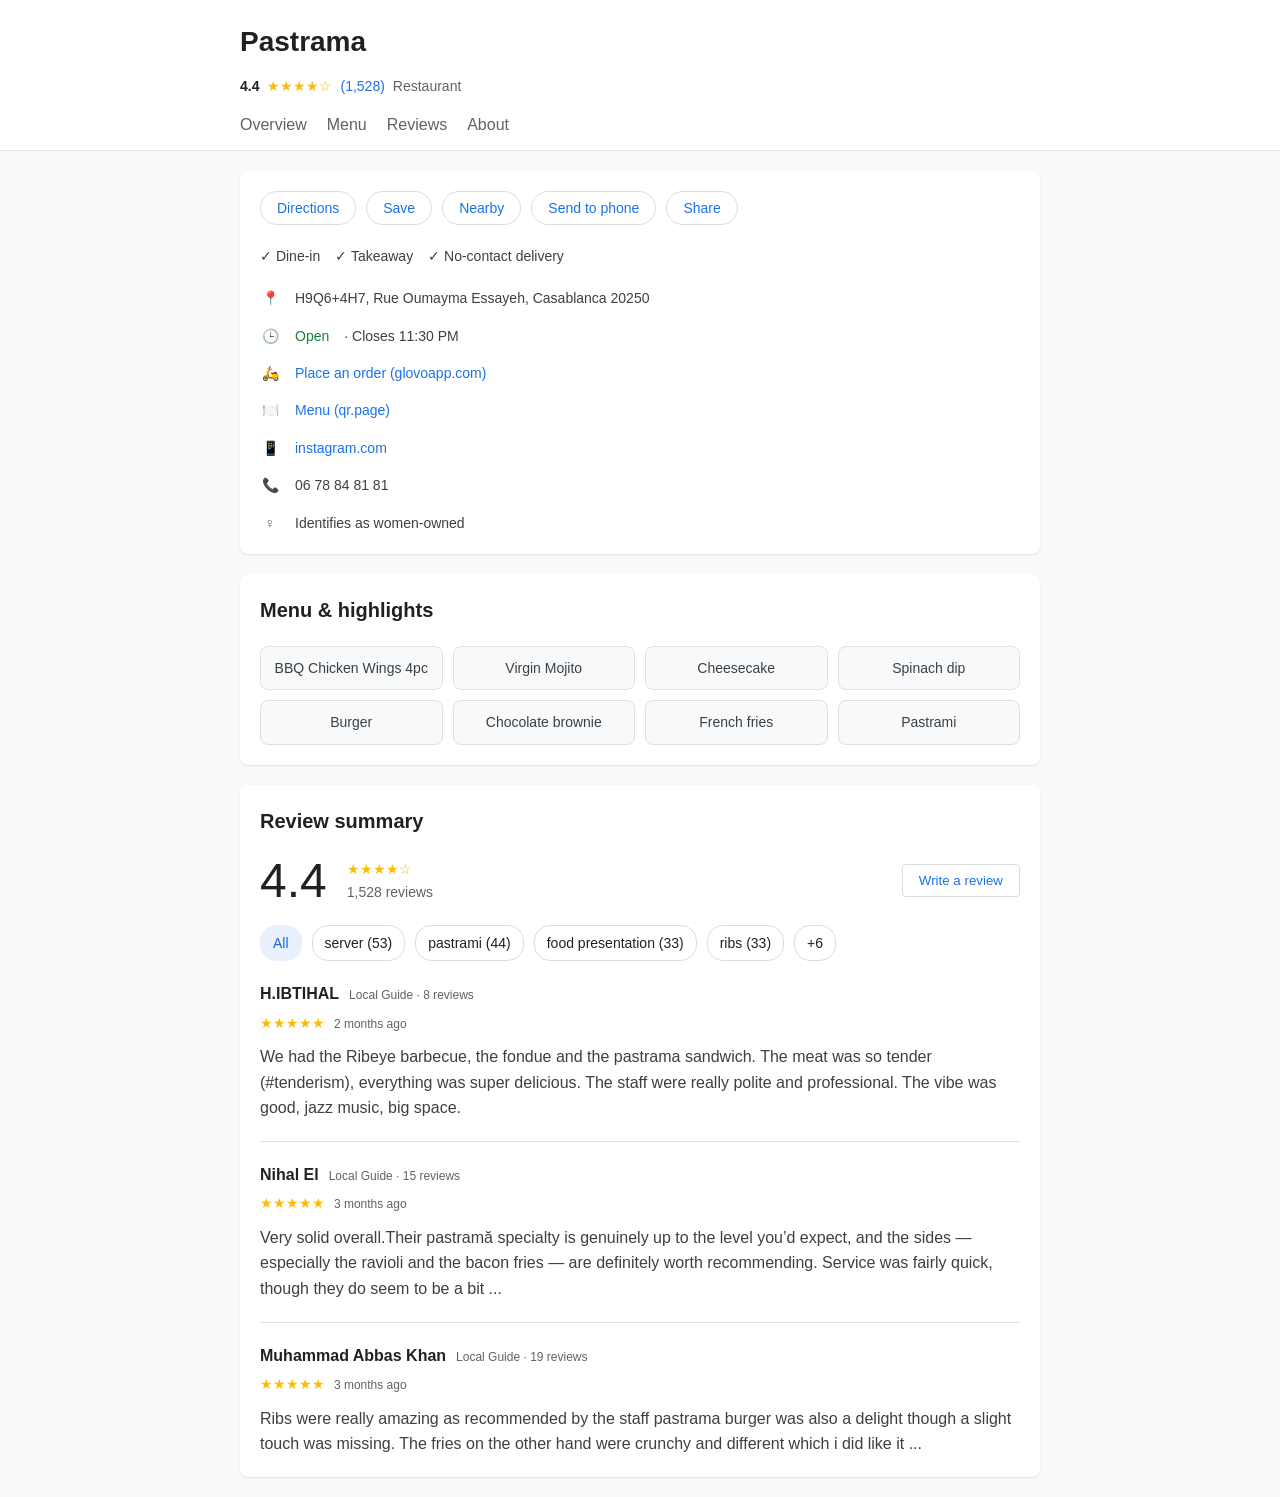
==== index.html @ 7e7197f5 "feat: create Pastrama restaurant website Added `index.html` and `styles.css` containing the structur" ====
<!DOCTYPE html>
<html lang="en">
<head>
    <meta charset="UTF-8">
    <meta name="viewport" content="width=device-width, initial-scale=1.0">
    <title>Pastrama - Restaurant in Casablanca</title>
    <link rel="stylesheet" href="styles.css">
</head>
<body>

<header>
    <div class="header-container">
        <h1>Pastrama</h1>
        <div class="rating">
            <span class="score">4.4</span>
            <span class="stars">★★★★☆</span>
            <a href="#reviews" class="review-count">(1,528)</a>
            <span class="category">Restaurant</span>
        </div>
        <nav>
            <ul>
                <li><a href="#overview">Overview</a></li>
                <li><a href="#menu">Menu</a></li>
                <li><a href="#reviews">Reviews</a></li>
                <li><a href="#about">About</a></li>
            </ul>
        </nav>
    </div>
</header>

<main>
    <section id="overview" class="actions-section">
        <div class="actions">
            <button>Directions</button>
            <button>Save</button>
            <button>Nearby</button>
            <button>Send to phone</button>
            <button>Share</button>
        </div>

        <div class="amenities">
            <span>✓ Dine-in</span>
            <span>✓ Takeaway</span>
            <span>✓ No-contact delivery</span>
        </div>

        <div class="info-list">
            <div class="info-item">
                <span class="icon">📍</span>
                <span>H9Q6+4H7, Rue Oumayma Essayeh, Casablanca 20250</span>
            </div>
            <div class="info-item">
                <span class="icon">🕒</span>
                <span class="status-open">Open</span> · Closes 11:30 PM
            </div>
            <div class="info-item">
                <span class="icon">🛵</span>
                <a href="https://glovoapp.com" target="_blank">Place an order (glovoapp.com)</a>
            </div>
            <div class="info-item">
                <span class="icon">🍽️</span>
                <a href="https://qr.page" target="_blank">Menu (qr.page)</a>
            </div>
            <div class="info-item">
                <span class="icon">📱</span>
                <a href="https://instagram.com" target="_blank">instagram.com</a>
            </div>
            <div class="info-item">
                <span class="icon">📞</span>
                <span>06 78 84 81 81</span>
            </div>
            <div class="info-item">
                <span class="icon">♀️</span>
                <span>Identifies as women-owned</span>
            </div>
        </div>
    </section>

    <section id="menu" class="menu-section">
        <h2>Menu & highlights</h2>
        <div class="menu-items">
            <div class="menu-item">BBQ Chicken Wings 4pc</div>
            <div class="menu-item">Virgin Mojito</div>
            <div class="menu-item">Cheesecake</div>
            <div class="menu-item">Spinach dip</div>
            <div class="menu-item">Burger</div>
            <div class="menu-item">Chocolate brownie</div>
            <div class="menu-item">French fries</div>
            <div class="menu-item">Pastrami</div>
        </div>
    </section>

    <section id="reviews" class="reviews-section">
        <h2>Review summary</h2>
        <div class="review-header">
            <div class="score-big">4.4</div>
            <div class="review-stats">
                <div class="stars">★★★★☆</div>
                <div>1,528 reviews</div>
            </div>
            <button class="write-review">Write a review</button>
        </div>

        <div class="review-tags">
            <span class="tag active">All</span>
            <span class="tag">server (53)</span>
            <span class="tag">pastrami (44)</span>
            <span class="tag">food presentation (33)</span>
            <span class="tag">ribs (33)</span>
            <span class="tag">+6</span>
        </div>

        <div class="review-list">
            <div class="review">
                <div class="reviewer-info">
                    <strong>H.IBTIHAL</strong>
                    <span>Local Guide · 8 reviews</span>
                </div>
                <div class="review-stars">★★★★★ <span class="review-date">2 months ago</span></div>
                <p>We had the Ribeye barbecue, the fondue and the pastrama sandwich. The meat was so tender (#tenderism), everything was super delicious. The staff were really polite and professional. The vibe was good, jazz music, big space.</p>
            </div>

            <div class="review">
                <div class="reviewer-info">
                    <strong>Nihal El</strong>
                    <span>Local Guide · 15 reviews</span>
                </div>
                <div class="review-stars">★★★★★ <span class="review-date">3 months ago</span></div>
                <p>Very solid overall.Their pastramă specialty is genuinely up to the level you’d expect, and the sides — especially the ravioli and the bacon fries — are definitely worth recommending. Service was fairly quick, though they do seem to be a bit ...</p>
            </div>

            <div class="review">
                <div class="reviewer-info">
                    <strong>Muhammad Abbas Khan</strong>
                    <span>Local Guide · 19 reviews</span>
                </div>
                <div class="review-stars">★★★★★ <span class="review-date">3 months ago</span></div>
                <p>Ribs were really amazing as recommended by the staff pastrama burger was also a delight though a slight touch was missing. The fries on the other hand were crunchy and different which i did like it ...</p>
            </div>
        </div>
    </section>
</main>

</body>
</html>
---- styles.css ----
/* styles.css */
body {
    font-family: -apple-system, BlinkMacSystemFont, "Segoe UI", Roboto, Helvetica, Arial, sans-serif;
    line-height: 1.6;
    color: #202124;
    margin: 0;
    padding: 0;
    background-color: #f8f9fa;
}

header {
    background-color: #fff;
    padding: 20px 20px 0;
    border-bottom: 1px solid #e0e0e0;
    position: sticky;
    top: 0;
    z-index: 1000;
}

.header-container {
    max-width: 800px;
    margin: 0 auto;
}

h1 {
    font-size: 28px;
    margin: 0 0 10px 0;
}

.rating {
    display: flex;
    align-items: center;
    gap: 8px;
    margin-bottom: 15px;
    font-size: 14px;
}

.score {
    font-weight: bold;
}

.stars {
    color: #fbbc04;
}

.review-count {
    color: #1a73e8;
    text-decoration: none;
}

.review-count:hover {
    text-decoration: underline;
}

.category {
    color: #5f6368;
}

nav ul {
    list-style: none;
    padding: 0;
    margin: 0;
    display: flex;
    gap: 20px;
    border-bottom: 2px solid transparent;
}

nav a {
    text-decoration: none;
    color: #5f6368;
    font-weight: 500;
    padding-bottom: 10px;
    display: block;
}

nav a:hover, nav a:focus {
    color: #1a73e8;
    border-bottom: 2px solid #1a73e8;
}

main {
    max-width: 800px;
    margin: 20px auto;
    padding: 0 20px;
}

section {
    background-color: #fff;
    border-radius: 8px;
    padding: 20px;
    margin-bottom: 20px;
    box-shadow: 0 1px 2px rgba(0,0,0,0.1);
}

.actions {
    display: flex;
    gap: 10px;
    margin-bottom: 20px;
    flex-wrap: wrap;
}

.actions button {
    display: flex;
    align-items: center;
    justify-content: center;
    padding: 8px 16px;
    border: 1px solid #dadce0;
    border-radius: 18px;
    background-color: #fff;
    color: #1a73e8;
    font-weight: 500;
    cursor: pointer;
    font-size: 14px;
}

.actions button:hover {
    background-color: #f1f3f4;
}

.amenities {
    display: flex;
    gap: 15px;
    color: #3c4043;
    margin-bottom: 20px;
    font-size: 14px;
}

.info-list {
    display: flex;
    flex-direction: column;
    gap: 15px;
}

.info-item {
    display: flex;
    align-items: center;
    gap: 15px;
    color: #3c4043;
    font-size: 14px;
}

.info-item .icon {
    width: 20px;
    text-align: center;
    color: #5f6368;
}

.info-item a {
    color: #1a73e8;
    text-decoration: none;
}

.info-item a:hover {
    text-decoration: underline;
}

.status-open {
    color: #188038;
    font-weight: 500;
}

h2 {
    font-size: 20px;
    margin-top: 0;
    margin-bottom: 20px;
}

.menu-items {
    display: grid;
    grid-template-columns: repeat(auto-fill, minmax(150px, 1fr));
    gap: 10px;
}

.menu-item {
    background-color: #f8f9fa;
    padding: 10px;
    border-radius: 8px;
    text-align: center;
    font-size: 14px;
    font-weight: 500;
    color: #3c4043;
    border: 1px solid #e0e0e0;
}

.review-header {
    display: flex;
    align-items: center;
    gap: 20px;
    margin-bottom: 20px;
}

.score-big {
    font-size: 48px;
    line-height: 1;
}

.review-stats {
    display: flex;
    flex-direction: column;
    color: #5f6368;
    font-size: 14px;
}

.write-review {
    margin-left: auto;
    padding: 8px 16px;
    border: 1px solid #dadce0;
    border-radius: 4px;
    background-color: #fff;
    color: #1a73e8;
    font-weight: 500;
    cursor: pointer;
}

.write-review:hover {
    background-color: #f1f3f4;
}

.review-tags {
    display: flex;
    gap: 10px;
    margin-bottom: 20px;
    flex-wrap: wrap;
}

.tag {
    padding: 6px 12px;
    border: 1px solid #dadce0;
    border-radius: 16px;
    font-size: 14px;
    cursor: pointer;
}

.tag.active {
    background-color: #e8f0fe;
    color: #1967d2;
    border-color: #e8f0fe;
}

.review-list {
    display: flex;
    flex-direction: column;
    gap: 20px;
}

.review {
    border-bottom: 1px solid #e0e0e0;
    padding-bottom: 20px;
}

.review:last-child {
    border-bottom: none;
    padding-bottom: 0;
}

.reviewer-info {
    display: flex;
    align-items: baseline;
    gap: 10px;
    margin-bottom: 5px;
}

.reviewer-info span {
    color: #5f6368;
    font-size: 12px;
}

.review-stars {
    color: #fbbc04;
    font-size: 14px;
    margin-bottom: 10px;
}

.review-date {
    color: #5f6368;
    font-size: 12px;
    margin-left: 5px;
}

.review p {
    margin: 0;
    color: #3c4043;
}
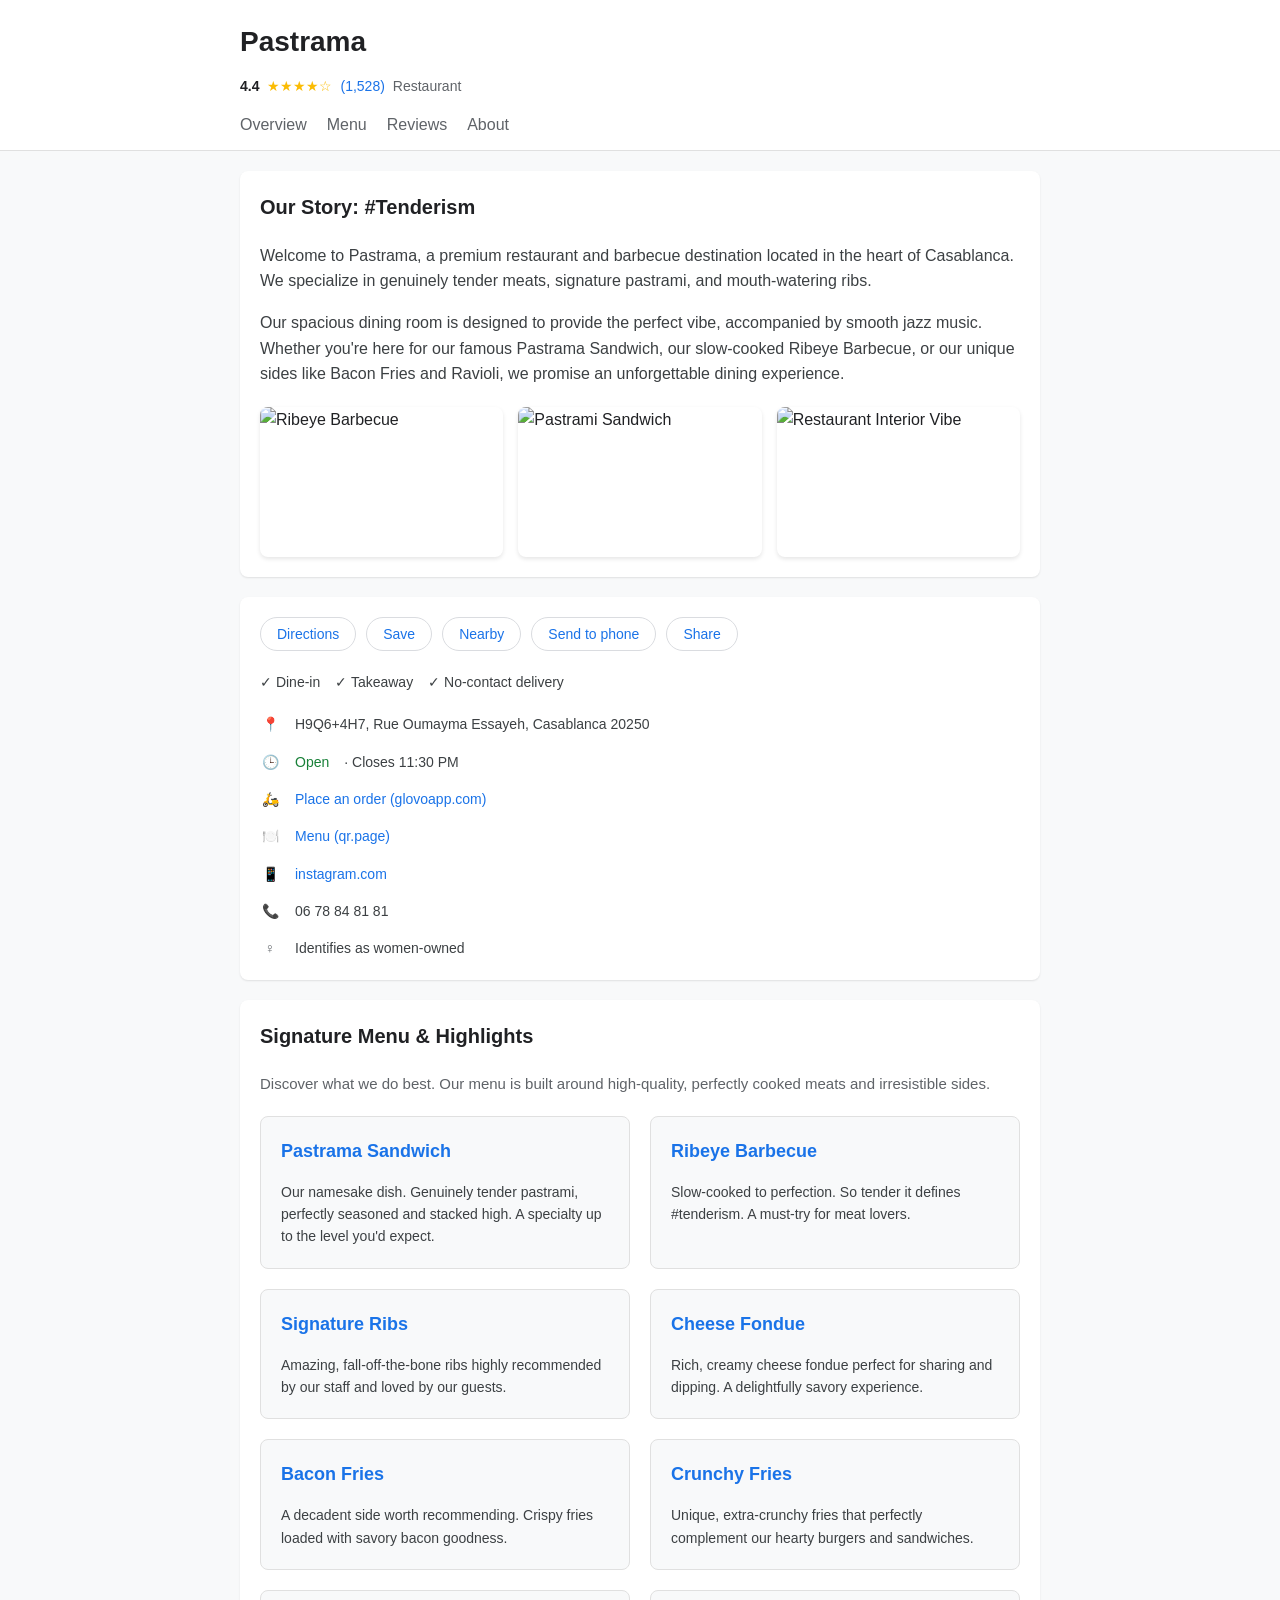
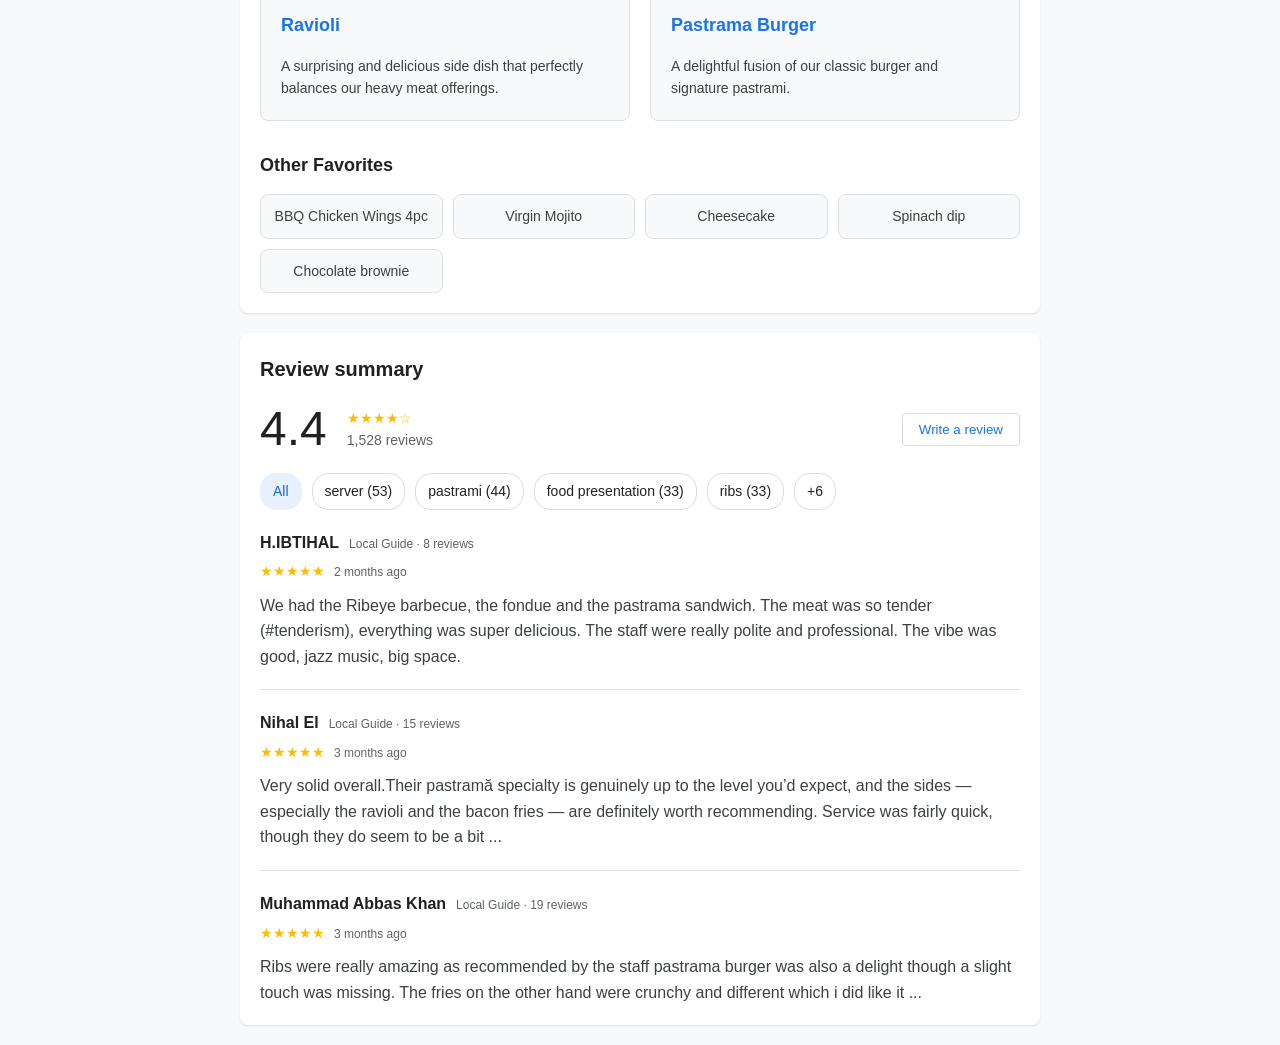
==== commit b78b39e9: "feat: update website to portfolio style Added "Our Story" section with descriptions and images. Upda" ====
--- a/index.html
+++ b/index.html
@@ -29,6 +29,19 @@
 </header>
 
 <main>
+    <section id="about" class="story-section">
+        <h2>Our Story: #Tenderism</h2>
+        <div class="story-content">
+            <p>Welcome to Pastrama, a premium restaurant and barbecue destination located in the heart of Casablanca. We specialize in genuinely tender meats, signature pastrami, and mouth-watering ribs.</p>
+            <p>Our spacious dining room is designed to provide the perfect vibe, accompanied by smooth jazz music. Whether you're here for our famous Pastrama Sandwich, our slow-cooked Ribeye Barbecue, or our unique sides like Bacon Fries and Ravioli, we promise an unforgettable dining experience.</p>
+        </div>
+        <div class="image-grid">
+            <img src="https://images.unsplash.com/photo-1544025162-d76694265947?auto=format&fit=crop&q=80&w=400&h=300" alt="Ribeye Barbecue" class="portfolio-img">
+            <img src="https://images.unsplash.com/photo-1628198751559-052219717bb5?auto=format&fit=crop&q=80&w=400&h=300" alt="Pastrami Sandwich" class="portfolio-img">
+            <img src="https://images.unsplash.com/photo-1514933651103-005eec06c04b?auto=format&fit=crop&q=80&w=400&h=300" alt="Restaurant Interior Vibe" class="portfolio-img">
+        </div>
+    </section>
+
     <section id="overview" class="actions-section">
         <div class="actions">
             <button>Directions</button>
@@ -77,16 +90,51 @@
     </section>
 
     <section id="menu" class="menu-section">
-        <h2>Menu & highlights</h2>
+        <h2>Signature Menu & Highlights</h2>
+        <p class="menu-intro">Discover what we do best. Our menu is built around high-quality, perfectly cooked meats and irresistible sides.</p>
+
+        <div class="menu-cards">
+            <div class="menu-card">
+                <h3>Pastrama Sandwich</h3>
+                <p>Our namesake dish. Genuinely tender pastrami, perfectly seasoned and stacked high. A specialty up to the level you'd expect.</p>
+            </div>
+            <div class="menu-card">
+                <h3>Ribeye Barbecue</h3>
+                <p>Slow-cooked to perfection. So tender it defines #tenderism. A must-try for meat lovers.</p>
+            </div>
+            <div class="menu-card">
+                <h3>Signature Ribs</h3>
+                <p>Amazing, fall-off-the-bone ribs highly recommended by our staff and loved by our guests.</p>
+            </div>
+            <div class="menu-card">
+                <h3>Cheese Fondue</h3>
+                <p>Rich, creamy cheese fondue perfect for sharing and dipping. A delightfully savory experience.</p>
+            </div>
+            <div class="menu-card">
+                <h3>Bacon Fries</h3>
+                <p>A decadent side worth recommending. Crispy fries loaded with savory bacon goodness.</p>
+            </div>
+            <div class="menu-card">
+                <h3>Crunchy Fries</h3>
+                <p>Unique, extra-crunchy fries that perfectly complement our hearty burgers and sandwiches.</p>
+            </div>
+            <div class="menu-card">
+                <h3>Ravioli</h3>
+                <p>A surprising and delicious side dish that perfectly balances our heavy meat offerings.</p>
+            </div>
+            <div class="menu-card">
+                <h3>Pastrama Burger</h3>
+                <p>A delightful fusion of our classic burger and signature pastrami.</p>
+            </div>
+        </div>
+
+        <h3>Other Favorites</h3>
         <div class="menu-items">
             <div class="menu-item">BBQ Chicken Wings 4pc</div>
             <div class="menu-item">Virgin Mojito</div>
             <div class="menu-item">Cheesecake</div>
             <div class="menu-item">Spinach dip</div>
-            <div class="menu-item">Burger</div>
             <div class="menu-item">Chocolate brownie</div>
-            <div class="menu-item">French fries</div>
-            <div class="menu-item">Pastrami</div>
         </div>
     </section>
 
--- a/styles.css
+++ b/styles.css
@@ -165,6 +165,71 @@
     margin-bottom: 20px;
 }
 
+.story-section p {
+    color: #3c4043;
+    font-size: 16px;
+    margin-bottom: 15px;
+}
+
+.image-grid {
+    display: grid;
+    grid-template-columns: repeat(auto-fit, minmax(200px, 1fr));
+    gap: 15px;
+    margin-top: 20px;
+}
+
+.portfolio-img {
+    width: 100%;
+    height: 150px;
+    object-fit: cover;
+    border-radius: 8px;
+    box-shadow: 0 2px 4px rgba(0,0,0,0.1);
+}
+
+.menu-intro {
+    color: #5f6368;
+    margin-bottom: 20px;
+    font-size: 15px;
+}
+
+.menu-cards {
+    display: grid;
+    grid-template-columns: repeat(auto-fit, minmax(300px, 1fr));
+    gap: 20px;
+    margin-bottom: 30px;
+}
+
+.menu-card {
+    background-color: #f8f9fa;
+    padding: 20px;
+    border-radius: 8px;
+    border: 1px solid #e0e0e0;
+    transition: transform 0.2s ease, box-shadow 0.2s ease;
+}
+
+.menu-card:hover {
+    transform: translateY(-5px);
+    box-shadow: 0 4px 8px rgba(0,0,0,0.1);
+}
+
+.menu-card h3 {
+    margin-top: 0;
+    margin-bottom: 10px;
+    color: #1a73e8;
+    font-size: 18px;
+}
+
+.menu-card p {
+    margin: 0;
+    color: #3c4043;
+    font-size: 14px;
+}
+
+.menu-section h3 {
+    font-size: 18px;
+    margin-bottom: 15px;
+}
+
 .menu-items {
     display: grid;
     grid-template-columns: repeat(auto-fill, minmax(150px, 1fr));
